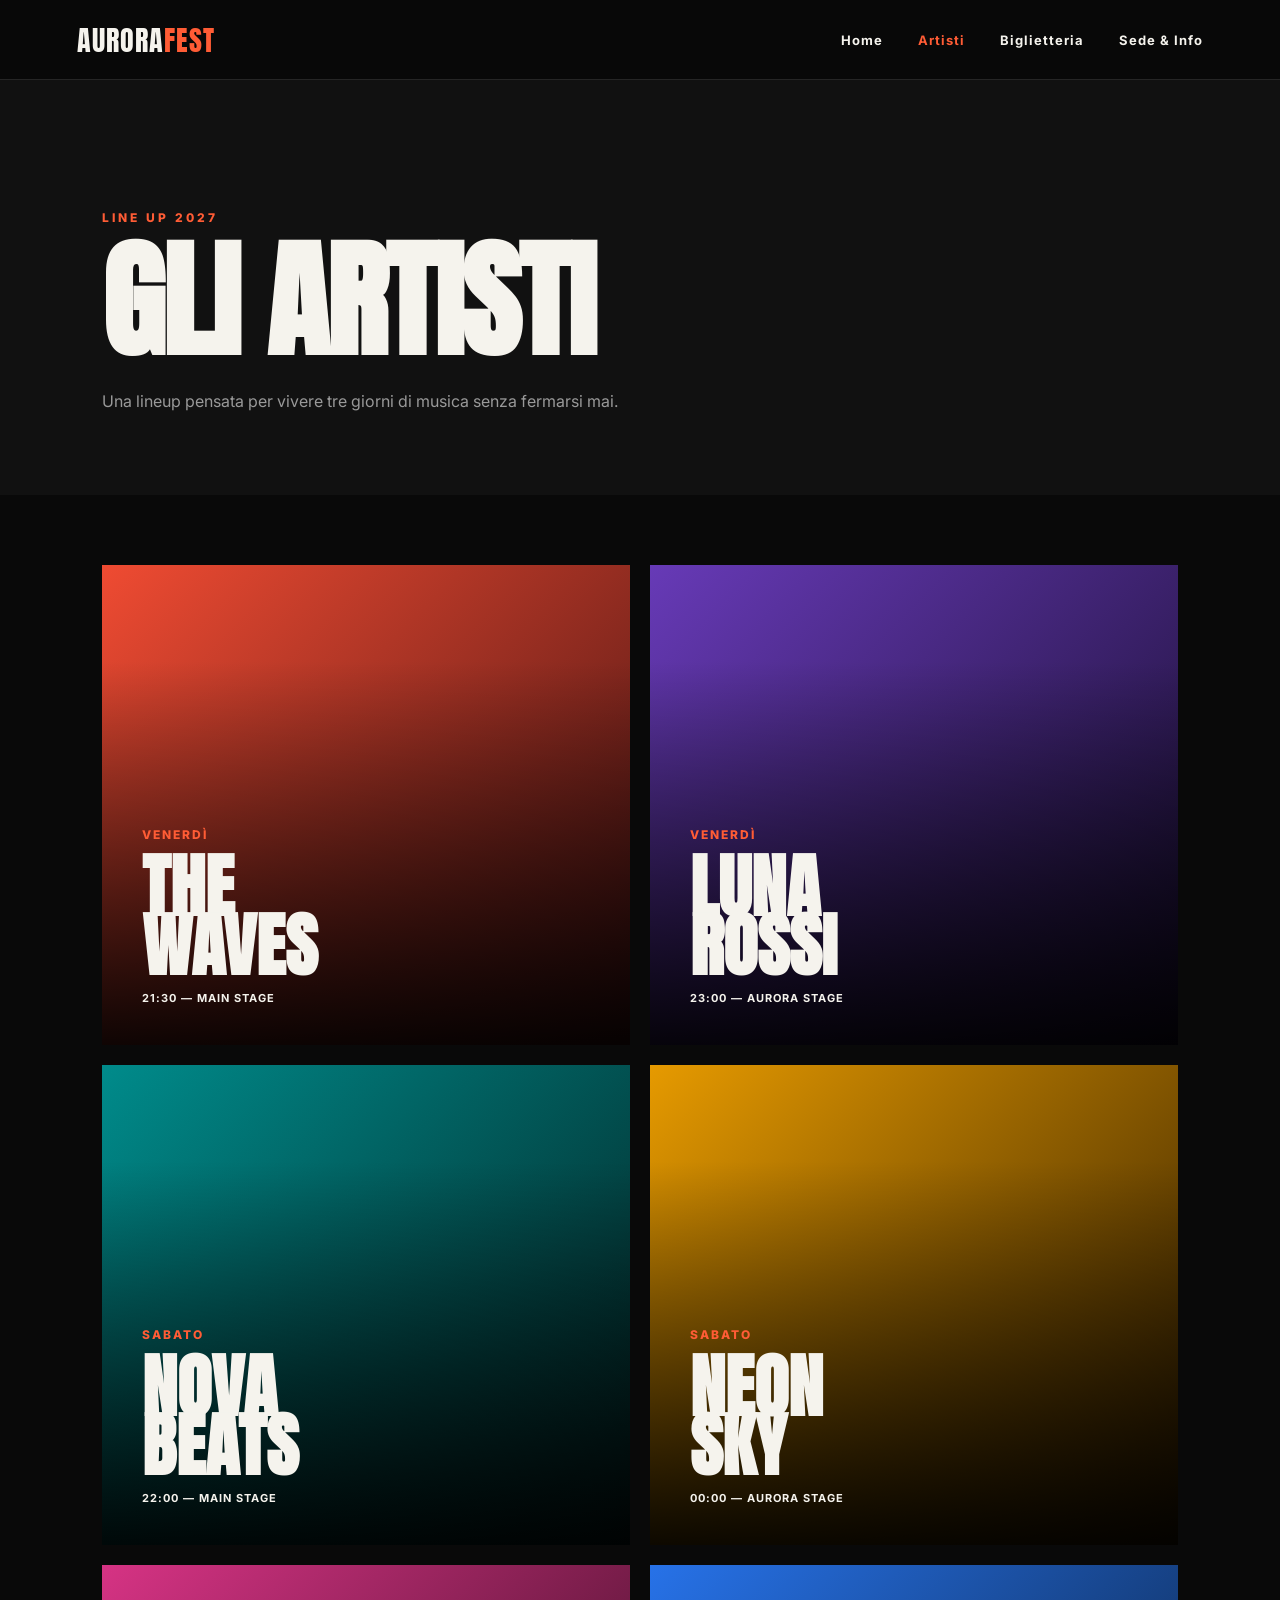
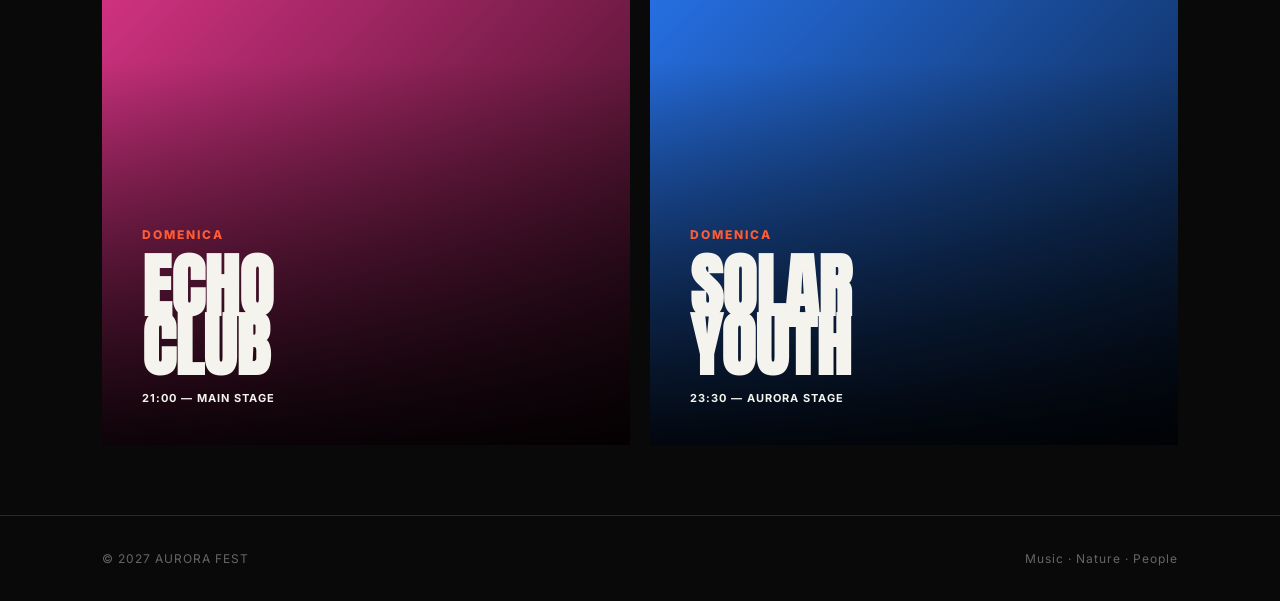
==== artisti.html @ b407cfab "fatto il titolo e il nav" ====
<!DOCTYPE html>
<html lang="it">
<head>
    <meta charset="UTF-8">
    <meta name="viewport" content="width=device-width, initial-scale=1.0">
    <title>Artisti - AURORA FEST</title>
    <link rel="stylesheet" href="style.css">
</head>

<body>

<header>
    <div class="logo">AURORA<span>FEST</span></div>

    <nav>
        <a href="index.html">Home</a>
        <a href="artisti.html" class="active">Artisti</a>
        <a href="biglietteria.html">Biglietteria</a>
        <a href="info.html">Sede & Info</a>
    </nav>
</header>

<main>

    <section class="page-header">
        <p class="eyebrow">LINE UP 2027</p>
        <h1>GLI ARTISTI</h1>
        <p>
            Una lineup pensata per vivere tre giorni di musica
            senza fermarsi mai.
        </p>
    </section>

    <section class="artists">

        <article class="artist-card artist-1">
            <div>
                <p class="artist-day">VENERDÌ</p>
                <h2>THE<br>WAVES</h2>
                <p>21:30 — MAIN STAGE</p>
            </div>
        </article>

        <article class="artist-card artist-2">
            <div>
                <p class="artist-day">VENERDÌ</p>
                <h2>LUNA<br>ROSSI</h2>
                <p>23:00 — AURORA STAGE</p>
            </div>
        </article>

        <article class="artist-card artist-3">
            <div>
                <p class="artist-day">SABATO</p>
                <h2>NOVA<br>BEATS</h2>
                <p>22:00 — MAIN STAGE</p>
            </div>
        </article>

        <article class="artist-card artist-4">
            <div>
                <p class="artist-day">SABATO</p>
                <h2>NEON<br>SKY</h2>
                <p>00:00 — AURORA STAGE</p>
            </div>
        </article>

        <article class="artist-card artist-5">
            <div>
                <p class="artist-day">DOMENICA</p>
                <h2>ECHO<br>CLUB</h2>
                <p>21:00 — MAIN STAGE</p>
            </div>
        </article>

        <article class="artist-card artist-6">
            <div>
                <p class="artist-day">DOMENICA</p>
                <h2>SOLAR<br>YOUTH</h2>
                <p>23:30 — AURORA STAGE</p>
            </div>
        </article>

    </section>

</main>

<footer>
    <p>© 2027 AURORA FEST</p>
    <p>Music · Nature · People</p>
</footer>

</body>
</html>
---- style.css ----
@import url('https://fonts.googleapis.com/css2?family=Anton&family=Inter:wght@400;500;600;700;800&display=swap');

:root {
    --black: #090909;
    --dark: #111111;
    --white: #f5f3ed;
    --orange: #ff5c35;
    --yellow: #ffd84d;
    --gray: #a5a5a5;
}

* {
    margin: 0;
    padding: 0;
    box-sizing: border-box;
}

html {
    scroll-behavior: smooth;
}

body {
    background: var(--black);
    color: var(--white);
    font-family: 'Inter', sans-serif;
}

a {
    color: inherit;
    text-decoration: none;
}

/* HEADER */

header {
    height: 80px;
    padding: 0 6%;
    display: flex;
    justify-content: space-between;
    align-items: center;
    background: rgba(9, 9, 9, 0.95);
    border-bottom: 1px solid #252525;
    position: relative;
    z-index: 10;
}

.logo {
    font-family: 'Anton', sans-serif;
    font-size: 28px;
    letter-spacing: 1px;
}

.logo span {
    color: var(--orange);
}

nav {
    display: flex;
    gap: 35px;
}

nav a {
    font-size: 13px;
    font-weight: 700;
    letter-spacing: 1px;
    transition: 0.3s;
}

nav a:hover,
nav a.active {
    color: var(--orange);
}

/* HOME HERO */

.hero {
    min-height: calc(100vh - 80px);

    /*
       SOSTITUISCI QUESTA IMMAGINE
       con la foto del paesaggio che sceglierai.
    */

    background:
        linear-gradient(
            90deg,
            rgba(0,0,0,.80),
            rgba(0,0,0,.25)
        ),
        url("images/paesaggio.jpg");

    background-size: cover;
    background-position: center;

    display: flex;
    align-items: center;
    padding: 80px 8%;
}

.hero-content {
    max-width: 800px;
}

.eyebrow {
    color: var(--orange);
    font-size: 12px;
    font-weight: 800;
    letter-spacing: 3px;
    margin-bottom: 20px;
}

.hero h1,
.page-header h1 {
    font-family: 'Anton', sans-serif;
    font-size: clamp(65px, 10vw, 150px);
    line-height: .88;
    letter-spacing: -2px;
}

.hero-text {
    max-width: 600px;
    color: #ddd;
    font-size: 18px;
    line-height: 1.7;
    margin: 35px 0;
}

.hero-buttons {
    display: flex;
    gap: 15px;
    flex-wrap: wrap;
}

/* BUTTONS */

.button {
    display: inline-block;
    padding: 17px 28px;
    font-size: 12px;
    font-weight: 800;
    letter-spacing: 1px;
    transition: .3s;
}

.button.primary {
    background: var(--orange);
    color: white;
}

.button.primary:hover {
    background: var(--yellow);
    color: black;
    transform: translateY(-3px);
}

.button.secondary {
    border: 1px solid white;
}

.button.secondary:hover {
    background: white;
    color: black;
}

/* INTRO */

.intro {
    padding: 140px 12%;
    max-width: 1100px;
}

.intro h2 {
    font-family: 'Anton', sans-serif;
    font-size: clamp(55px, 8vw, 110px);
    line-height: .9;
    margin-bottom: 40px;
}

.intro h2 span {
    color: var(--orange);
}

.intro > p:not(.eyebrow) {
    max-width: 650px;
    color: #aaa;
    font-size: 18px;
    line-height: 1.8;
}

.text-link {
    display: inline-block;
    margin-top: 30px;
    color: var(--orange);
    font-size: 13px;
    font-weight: 800;
}

/* HIGHLIGHTS */

.highlights {
    display: grid;
    grid-template-columns: repeat(3, 1fr);
    border-top: 1px solid #292929;
}

.highlight {
    padding: 60px;
    border-right: 1px solid #292929;
}

.highlight span,
.info-number {
    color: var(--orange);
    font-weight: 800;
}

.highlight h3 {
    font-family: 'Anton', sans-serif;
    font-size: 35px;
    margin: 20px 0;
}

.highlight p {
    color: #999;
    line-height: 1.6;
}

/* PAGE HEADER */

.page-header {
    padding: 130px 8% 80px;
    background: var(--dark);
}

.page-header > p:last-child {
    margin-top: 30px;
    color: #999;
    max-width: 600px;
    line-height: 1.7;
}

/* ARTISTS */

.artists {
    padding: 70px 8%;
    display: grid;
    grid-template-columns: repeat(2, 1fr);
    gap: 20px;
}

.artist-card {
    min-height: 480px;
    padding: 40px;
    display: flex;
    align-items: flex-end;
    position: relative;
    overflow: hidden;
}

.artist-card::before {
    content: "";
    position: absolute;
    inset: 0;
    background: linear-gradient(
        transparent 20%,
        rgba(0,0,0,.9)
    );
}

.artist-card > div {
    position: relative;
    z-index: 1;
}

.artist-1 {
    background: linear-gradient(135deg, #ef4b32, #411111);
}

.artist-2 {
    background: linear-gradient(135deg, #673ab7, #140b28);
}

.artist-3 {
    background: linear-gradient(135deg, #008b8b, #031d1d);
}

.artist-4 {
    background: linear-gradient(135deg, #e69a00, #291800);
}

.artist-5 {
    background: linear-gradient(135deg, #d63384, #250916);
}

.artist-6 {
    background: linear-gradient(135deg, #2772e8, #07172e);
}

.artist-day {
    color: var(--orange);
    font-size: 12px;
    font-weight: 800;
    letter-spacing: 2px;
}

.artist-card h2 {
    font-family: 'Anton', sans-serif;
    font-size: 70px;
    line-height: .85;
    margin: 15px 0;
}

.artist-card p:last-child {
    font-size: 11px;
    font-weight: 700;
    letter-spacing: 1px;
}

/* TICKETS */

.tickets {
    padding: 70px 8%;
    display: grid;
    grid-template-columns: repeat(3, 1fr);
    gap: 20px;
}

.ticket {
    background: #151515;
    border: 1px solid #292929;
    padding: 45px;
    position: relative;
}

.ticket.featured {
    border: 2px solid var(--orange);
}

.popular {
    position: absolute;
    top: 0;
    right: 0;
    background: var(--orange);
    color: white;
    padding: 10px 15px;
    font-size: 10px;
    font-weight: 800;
}

.ticket-label {
    color: var(--orange);
    font-size: 11px;
    font-weight: 800;
    letter-spacing: 2px;
}

.ticket h2 {
    font-family: 'Anton', sans-serif;
    font-size: 48px;
    margin: 15px 0;
}

.price {
    font-family: 'Anton', sans-serif;
    font-size: 80px;
    margin-bottom: 20px;
}

.price span {
    color: var(--orange);
    font-size: 35px;
}

.ticket ul {
    list-style: none;
    margin: 25px 0 35px;
}

.ticket li {
    padding: 12px 0;
    border-bottom: 1px solid #292929;
    color: #aaa;
    font-size: 14px;
}

.ticket li::before {
    content: "✓";
    color: var(--orange);
    margin-right: 10px;
}

/* INFO */

.location {
    padding: 70px 8%;
    display: grid;
    grid-template-columns: 1.2fr 1fr;
    gap: 50px;
}

.map-placeholder {
    min-height: 500px;
    background:
        linear-gradient(
            rgba(255,92,53,.15),
            rgba(0,0,0,.7)
        ),
        repeating-linear-gradient(
            45deg,
            #202020,
            #202020 10px,
            #252525 10px,
            #252525 20px
        );

    display: flex;
    align-items: center;
    justify-content: center;
    text-align: center;
}

.map-placeholder span {
    font-size: 50px;
}

.map-placeholder h2 {
    font-family: 'Anton', sans-serif;
    font-size: 45px;
    margin: 10px;
}

.map-placeholder p {
    color: #aaa;
    line-height: 1.7;
}

.location-info {
    display: flex;
    flex-direction: column;
    gap: 50px;
    justify-content: center;
}

.location-info h3 {
    font-family: 'Anton', sans-serif;
    font-size: 32px;
    margin: 8px 0;
}

.location-info p {
    color: #999;
    line-height: 1.7;
}

.faq {
    padding: 100px 12%;
    background: #111;
}

.faq h2 {
    font-family: 'Anton', sans-serif;
    font-size: 70px;
    margin-bottom: 50px;
}

.faq-item {
    border-top: 1px solid #333;
    padding: 30px 0;
    max-width: 900px;
}

.faq-item h3 {
    font-size: 20px;
    margin-bottom: 12px;
}

.faq-item p {
    color: #999;
    line-height: 1.7;
}

/* FOOTER */

footer {
    padding: 35px 8%;
    border-top: 1px solid #292929;
    display: flex;
    justify-content: space-between;
    color: #666;
    font-size: 12px;
    letter-spacing: 1px;
}

/* RESPONSIVE */

@media (max-width: 800px) {

    header {
        height: auto;
        padding: 25px 6%;
        flex-direction: column;
        gap: 20px;
    }

    nav {
        gap: 15px;
        flex-wrap: wrap;
        justify-content: center;
    }

    nav a {
        font-size: 11px;
    }

    .hero {
        min-height: 85vh;
        padding: 50px 7%;
    }

    .hero h1 {
        font-size: 65px;
    }

    .intro {
        padding: 90px 8%;
    }

    .highlights {
        grid-template-columns: 1fr;
    }

    .highlight {
        border-right: none;
        border-bottom: 1px solid #292929;
    }

    .page-header {
        padding: 90px 7% 60px;
    }

    .page-header h1 {
        font-size: 65px;
    }

    .artists {
        grid-template-columns: 1fr;
        padding: 40px 7%;
    }

    .artist-card {
        min-height: 400px;
    }

    .artist-card h2 {
        font-size: 55px;
    }

    .tickets {
        grid-template-columns: 1fr;
        padding: 40px 7%;
    }

    .location {
        grid-template-columns: 1fr;
        padding: 40px 7%;
    }

    .map-placeholder {
        min-height: 350px;
    }

    .faq {
        padding: 70px 8%;
    }

    .faq h2 {
        font-size: 55px;
    }

    footer {
        flex-direction: column;
        gap: 10px;
    }
}
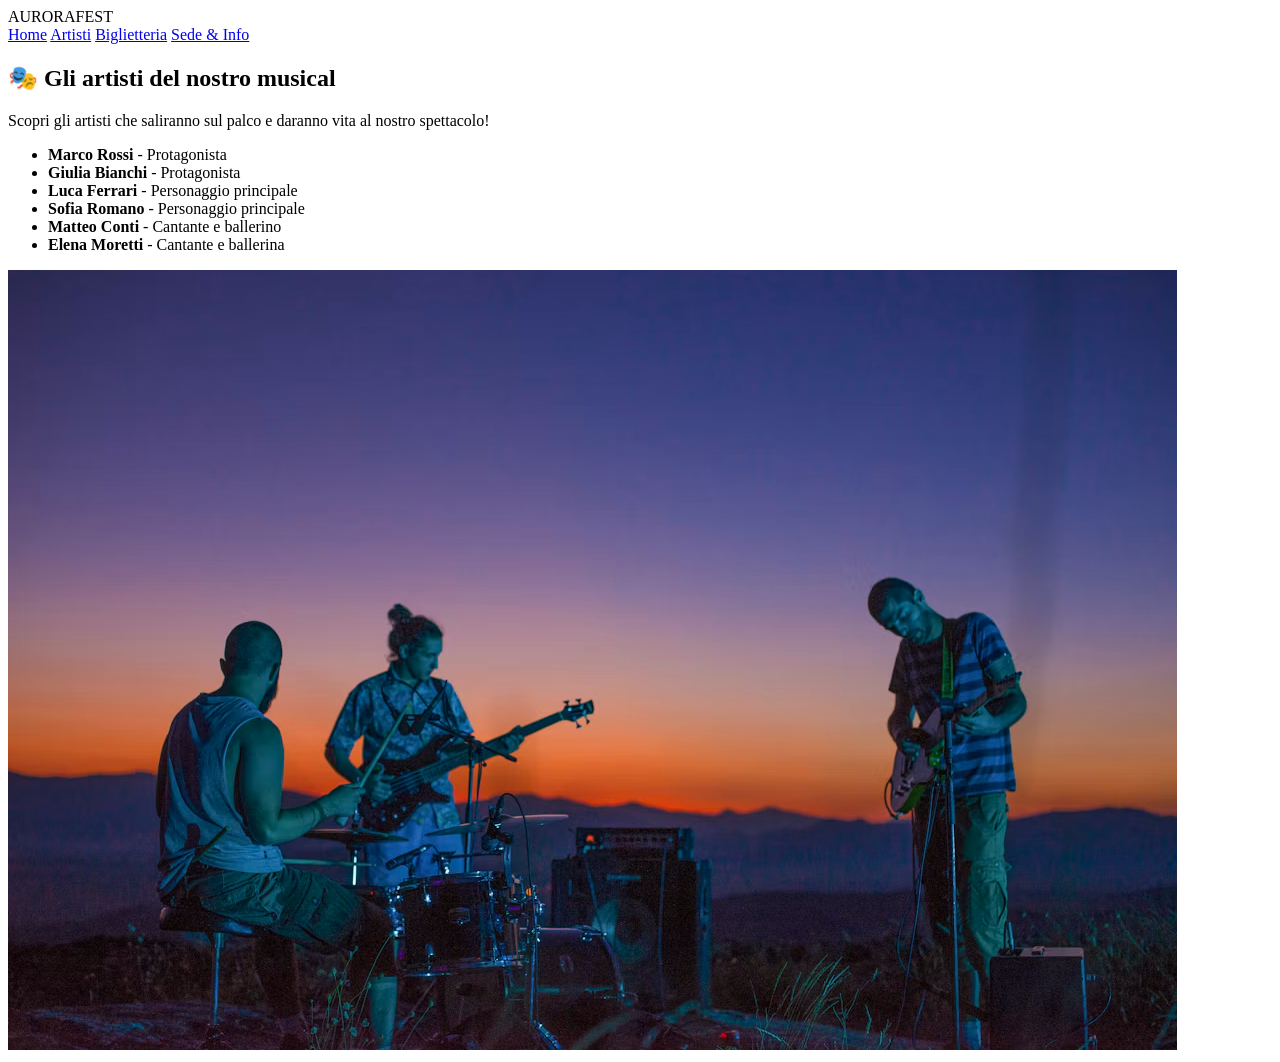
==== commit 85b98074: "effuttuata la stesura di tutti i testi delle pagine" ====
--- a/artisti.html
+++ b/artisti.html
@@ -1,94 +1,53 @@
 <!DOCTYPE html>
-<html lang="it">
+<html lang="en">
 <head>
     <meta charset="UTF-8">
     <meta name="viewport" content="width=device-width, initial-scale=1.0">
-    <title>Artisti - AURORA FEST</title>
-    <link rel="stylesheet" href="style.css">
+    <title>Artisti</title>
 </head>
-
 <body>
-
-<header>
+    <header>
     <div class="logo">AURORA<span>FEST</span></div>
 
     <nav>
-        <a href="index.html">Home</a>
-        <a href="artisti.html" class="active">Artisti</a>
+        <a href="index.html" class="active">Home</a>
+        <a href="artisti.html">Artisti</a>
         <a href="biglietteria.html">Biglietteria</a>
         <a href="info.html">Sede & Info</a>
     </nav>
 </header>
 
-<main>
+    <h2>🎭 Gli artisti del nostro musical</h2>
 
-    <section class="page-header">
-        <p class="eyebrow">LINE UP 2027</p>
-        <h1>GLI ARTISTI</h1>
-        <p>
-            Una lineup pensata per vivere tre giorni di musica
-            senza fermarsi mai.
-        </p>
-    </section>
+<p>
+    Scopri gli artisti che saliranno sul palco e daranno vita
+    al nostro spettacolo!
+</p>
 
-    <section class="artists">
+<ul>
+    <li>
+        <strong>Marco Rossi</strong> - Protagonista
+    </li>
+    <li>
+        <strong>Giulia Bianchi</strong> - Protagonista
+    </li>
+    <li>
+        <strong>Luca Ferrari</strong> - Personaggio principale
+    </li>
+    <li>
+        <strong>Sofia Romano</strong> - Personaggio principale
+    </li>
+    <li>
+        <strong>Matteo Conti</strong> - Cantante e ballerino
+    </li>
+    <li>
+        <strong>Elena Moretti</strong> - Cantante e ballerina
+    </li>
+</ul>
 
-        <article class="artist-card artist-1">
-            <div>
-                <p class="artist-day">VENERDÌ</p>
-                <h2>THE<br>WAVES</h2>
-                <p>21:30 — MAIN STAGE</p>
-            </div>
-        </article>
+<img src="img/foto_artisti.avif" alt="foto">
 
-        <article class="artist-card artist-2">
-            <div>
-                <p class="artist-day">VENERDÌ</p>
-                <h2>LUNA<br>ROSSI</h2>
-                <p>23:00 — AURORA STAGE</p>
-            </div>
-        </article>
 
-        <article class="artist-card artist-3">
-            <div>
-                <p class="artist-day">SABATO</p>
-                <h2>NOVA<br>BEATS</h2>
-                <p>22:00 — MAIN STAGE</p>
-            </div>
-        </article>
-
-        <article class="artist-card artist-4">
-            <div>
-                <p class="artist-day">SABATO</p>
-                <h2>NEON<br>SKY</h2>
-                <p>00:00 — AURORA STAGE</p>
-            </div>
-        </article>
-
-        <article class="artist-card artist-5">
-            <div>
-                <p class="artist-day">DOMENICA</p>
-                <h2>ECHO<br>CLUB</h2>
-                <p>21:00 — MAIN STAGE</p>
-            </div>
-        </article>
-
-        <article class="artist-card artist-6">
-            <div>
-                <p class="artist-day">DOMENICA</p>
-                <h2>SOLAR<br>YOUTH</h2>
-                <p>23:30 — AURORA STAGE</p>
-            </div>
-        </article>
-
-    </section>
-
-</main>
-
-<footer>
-    <p>© 2027 AURORA FEST</p>
-    <p>Music · Nature · People</p>
-</footer>
-
+    
 </body>
-</html>
+</html>
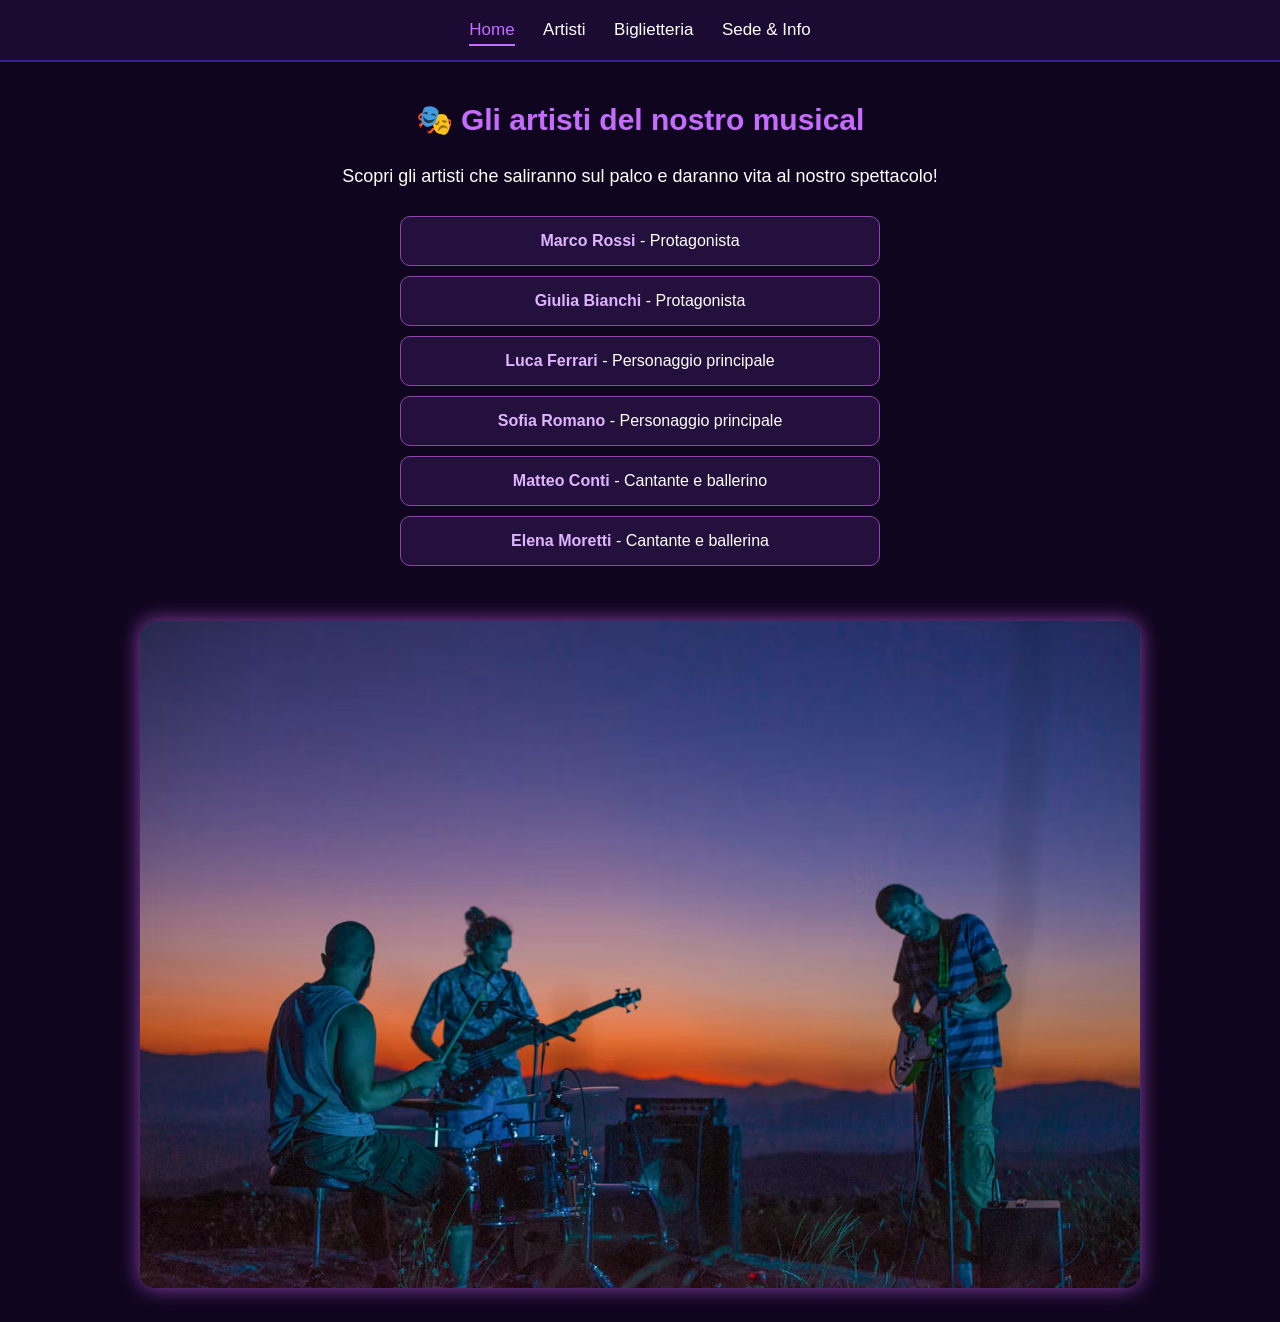
==== commit 71a3c425: "effettuato il css" ====
--- a/artisti.html
+++ b/artisti.html
@@ -4,18 +4,17 @@
     <meta charset="UTF-8">
     <meta name="viewport" content="width=device-width, initial-scale=1.0">
     <title>Artisti</title>
+    <link rel="stylesheet" href="style.css">
 </head>
 <body>
     <header>
-    <div class="logo">AURORA<span>FEST</span></div>
-
-    <nav>
-        <a href="index.html" class="active">Home</a>
-        <a href="artisti.html">Artisti</a>
-        <a href="biglietteria.html">Biglietteria</a>
-        <a href="info.html">Sede & Info</a>
-    </nav>
-</header>
+      <nav>
+           <a href="index.html" class="active">Home</a>
+           <a href="artisti.html">Artisti</a>
+           <a href="biglietteria.html">Biglietteria</a>
+           <a href="info.html">Sede & Info</a>
+      </nav>
+    </header>
 
     <h2>🎭 Gli artisti del nostro musical</h2>
 
--- a/style.css
+++ b/style.css
@@ -0,0 +1,153 @@
+/* STILE GENERALE */
+
+body {
+    margin: 0;
+    background-color: #10051f;
+    color: #ffffff;
+    font-family: Arial, sans-serif;
+    text-align: center;
+}
+
+
+/* HEADER */
+
+header {
+    background-color: #1b0b32;
+    padding: 20px;
+    border-bottom: 2px solid #302597;
+}
+
+
+/* LOGO */
+
+.logo {
+    font-size: 30px;
+    font-weight: bold;
+    letter-spacing: 2px;
+    margin-bottom: 15px;
+}
+
+.logo span {
+    color: #c56cff;
+}
+
+
+/* MENU */
+
+nav a {
+    color: white;
+    text-decoration: none;
+    margin: 0 12px;
+    font-size: 17px;
+}
+
+nav a:hover {
+    color: #c56cff;
+}
+
+nav a.active {
+    color: #c56cff;
+    border-bottom: 2px solid #c56cff;
+    padding-bottom: 5px;
+}
+
+
+/* TITOLI */
+
+h1 {
+    font-size: 42px;
+    color: #c56cff;
+    margin-top: 50px;
+}
+
+h2 {
+    color: #c56cff;
+    font-size: 30px;
+    margin-top: 40px;
+}
+
+h3 {
+    color: #dfb3ff;
+}
+
+
+/* TESTO */
+
+p {
+    font-size: 18px;
+    line-height: 1.6;
+    max-width: 700px;
+    margin: 20px auto;
+}
+
+
+/* IMMAGINI */
+
+img {
+    width: 80%;
+    max-width: 1000px;
+    border-radius: 15px;
+    margin: 30px auto;
+    box-shadow: 0 0 20px #8e44ad;
+}
+
+
+/* LISTA ARTISTI E PREZZI */
+
+ul {
+    list-style: none;
+    padding: 0;
+    width: 500px;
+    max-width: 90%;
+    margin: 25px auto;
+}
+
+li {
+    background-color: #24103d;
+    margin: 10px;
+    padding: 15px;
+    border-radius: 10px;
+    border: 1px solid #8e44ad;
+}
+
+
+/* BOTTONE */
+
+button {
+    background-color: #9b4dcc;
+    color: white;
+
+    border: none;
+    border-radius: 25px;
+
+    padding: 14px 30px;
+
+    font-size: 17px;
+    font-weight: bold;
+
+    cursor: pointer;
+
+    margin: 20px;
+}
+
+button:hover {
+    background-color: #c56cff;
+}
+
+
+/* EFFETTO SULL'IMMAGINE */
+
+img:hover {
+    box-shadow: 0 0 30px #c56cff;
+}
+
+
+/* TESTO IMPORTANTE */
+
+strong {
+    color: #e0b3ff;
+}
+
+
+
+
